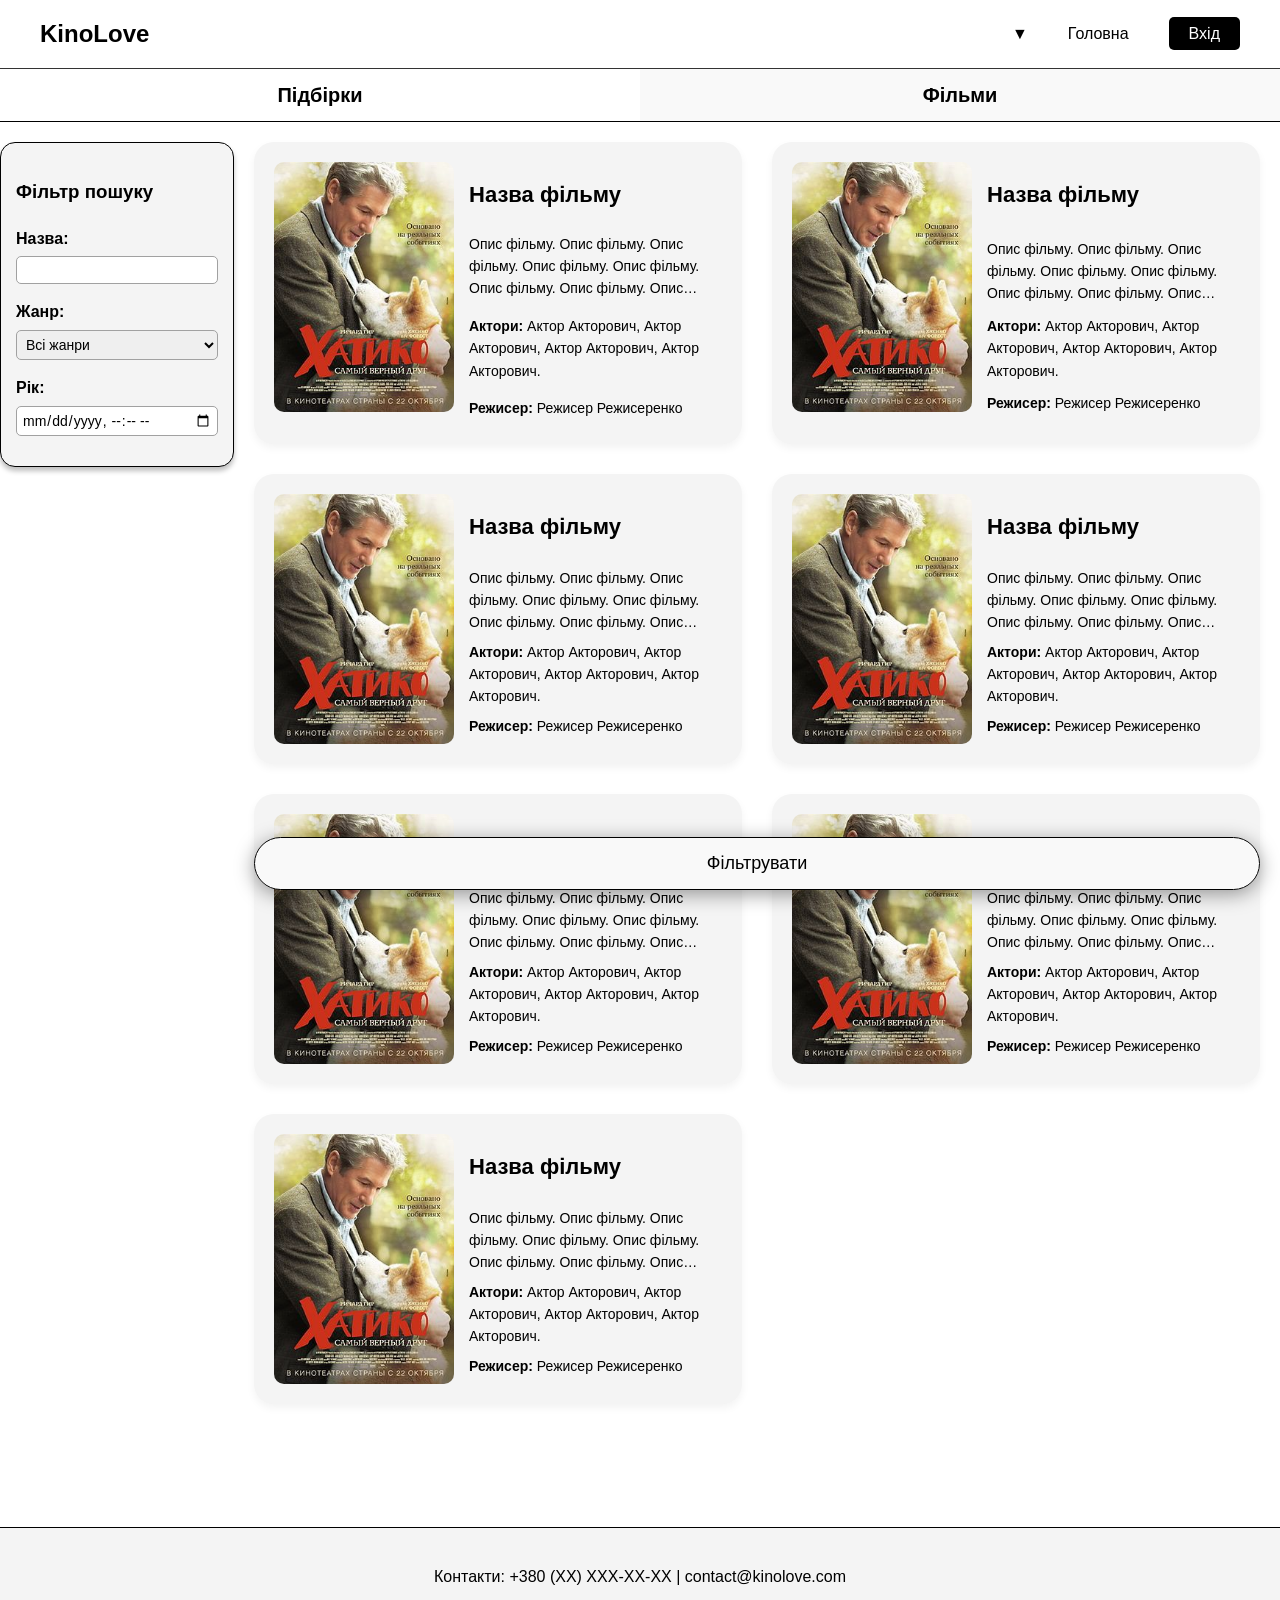
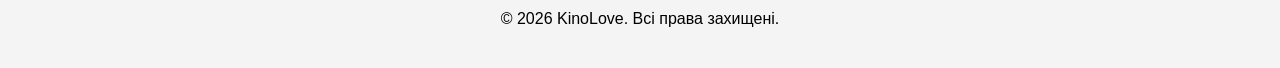
==== catalog/index.html @ b727d290 "Створено прототип сайту" ====
<!DOCTYPE html>
<html lang="uk">
<head>
    <meta charset="UTF-8">
    <meta name="viewport" content="width=device-width, initial-scale=1.0">
    <title>Фільми — KinoLove</title>
    <link rel="stylesheet" href="..\css\style.css">
</head>
<body>

    <header>
        <div class="container">
            <div class="logo">
                <span>KinoLove</span>
            </div>
            <nav>
            <ul class="nav-list">
                <li class="dropdown">
                    <a class="dropdown-toggle">▼</a>
                    <ol class="dropdown-menu">
                        <li><a href="..\catalog\index.html">Каталог</a></li>
                        <li><a href="#">Рецензії</a></li>
                    </ol>
                </li>
                <li><a href="..\index.html">Головна</a></li>
                <li><a href="..\login.html" class="btn-login">Вхід</a></li>
            </nav>
        </div>
    </header>

    <div class="tabs">
        <a href="..\collections\index.html" class="tab">Підбірки</a>
        <a class="tab active">Фільми</a>
    </div>
<div class="layout-wrapper">
    <aside>
        <h3>Фільтр пошуку</h3>
        <form>
            <label>Назва: <input type="text"></label>
            <label>Жанр: 
                <select>
                    <option>Всі жанри</option>
                </select>
            </label>
            <label>Рік: <input type="datetime-local" name="premiere_date" 
                           min="1895-03-21T12:00" ></label>
        </form>
    </aside>
    <main class="container">
        <section class="card-grid">

            <article class="movie-card">
                <header>
                    <h3>Назва фільму</h3> 
                </header>
                <div class="movie-content">
                    <img src="..\src\posters\poster.jpg" alt="Постер">
                    <ul class="movie-details-list">
                        <li><p>Опис фільму. Опис фільму. Опис фільму. Опис фільму. Опис фільму. Опис фільму. Опис фільму. Опис фільму. Опис фільму. Опис фільму. Опис фільму.</p></li>
                        <li><p><strong>Актори:</strong> Актор Акторович, Актор Акторович, Актор Акторович, Актор Акторович.</p></li>
                        <li><p><strong>Режисер:</strong> Режисер Режисеренко</p></li>
                    </ul>
                </div>
            </article>

            <article class="movie-card">
                <header>
                    <h3>Назва фільму</h3> 
                </header>
                <div class="movie-content">
                    <img src="..\src\posters\poster.jpg" alt="Постер">
                    <p>Опис фільму. Опис фільму. Опис фільму. Опис фільму. Опис фільму. Опис фільму. Опис фільму. Опис фільму. Опис фільму. Опис фільму. Опис фільму.</p>
                    <p><strong>Актори:</strong> Актор Акторович, Актор Акторович, Актор Акторович, Актор Акторович.</p>
                    <p><strong>Режисер:</strong> Режисер Режисеренко</p>
                </div>
            </article>

            <article class="movie-card">
                <header>
                    <h3>Назва фільму</h3> 
                </header>
                <div class="movie-content">
                    <img src="..\src\posters\poster.jpg" alt="Постер">
                    <p>Опис фільму. Опис фільму. Опис фільму. Опис фільму. Опис фільму. Опис фільму. Опис фільму. Опис фільму. Опис фільму. Опис фільму. Опис фільму.</p>
                    <p><strong>Актори:</strong> Актор Акторович, Актор Акторович, Актор Акторович, Актор Акторович.</p>
                    <p><strong>Режисер:</strong> Режисер Режисеренко</p>
                </div>
            </article>

            <article class="movie-card">
                <header>
                    <h3>Назва фільму</h3> 
                </header>
                <div class="movie-content">
                    <img src="..\src\posters\poster.jpg" alt="Постер">
                    <p>Опис фільму. Опис фільму. Опис фільму. Опис фільму. Опис фільму. Опис фільму. Опис фільму. Опис фільму. Опис фільму. Опис фільму. Опис фільму.</p>
                    <p><strong>Актори:</strong> Актор Акторович, Актор Акторович, Актор Акторович, Актор Акторович.</p>
                    <p><strong>Режисер:</strong> Режисер Режисеренко</p>
                </div>
            </article>

            <article class="movie-card">
                <header>
                    <h3>Назва фільму</h3> 
                </header>
                <div class="movie-content">
                    <img src="..\src\posters\poster.jpg" alt="Постер">
                    <p>Опис фільму. Опис фільму. Опис фільму. Опис фільму. Опис фільму. Опис фільму. Опис фільму. Опис фільму. Опис фільму. Опис фільму. Опис фільму.</p>
                    <p><strong>Актори:</strong> Актор Акторович, Актор Акторович, Актор Акторович, Актор Акторович.</p>
                    <p><strong>Режисер:</strong> Режисер Режисеренко</p>
                </div>
            </article>

            <article class="movie-card">
                <header>
                    <h3>Назва фільму</h3> 
                </header>
                <div class="movie-content">
                    <img src="..\src\posters\poster.jpg" alt="Постер">
                    <p>Опис фільму. Опис фільму. Опис фільму. Опис фільму. Опис фільму. Опис фільму. Опис фільму. Опис фільму. Опис фільму. Опис фільму. Опис фільму.</p>
                    <p><strong>Актори:</strong> Актор Акторович, Актор Акторович, Актор Акторович, Актор Акторович.</p>
                    <p><strong>Режисер:</strong> Режисер Режисеренко</p>
                </div>
            </article>

            <article class="movie-card">
                <header>
                    <h3>Назва фільму</h3> 
                </header>
                <div class="movie-content">
                    <img src="..\src\posters\poster.jpg" alt="Постер">
                    <p>Опис фільму. Опис фільму. Опис фільму. Опис фільму. Опис фільму. Опис фільму. Опис фільму. Опис фільму. Опис фільму. Опис фільму. Опис фільму.</p>
                    <p><strong>Актори:</strong> Актор Акторович, Актор Акторович, Актор Акторович, Актор Акторович.</p>
                    <p><strong>Режисер:</strong> Режисер Режисеренко</p>
                </div>
            </article>

        </section>
    <div class="filter-wrapper">
        <button class="filter-input" name = "filter">Фільтрувати</button>
    </div>        
    </main>

</div>

    <footer>
        <div class="container">
            <p>Контакти: +380 (XX) XXX-XX-XX | contact@kinolove.com</p>
            <p>&copy; 2026 KinoLove. Всі права захищені.</p>
        </div>
    </footer>

</body>
</html>
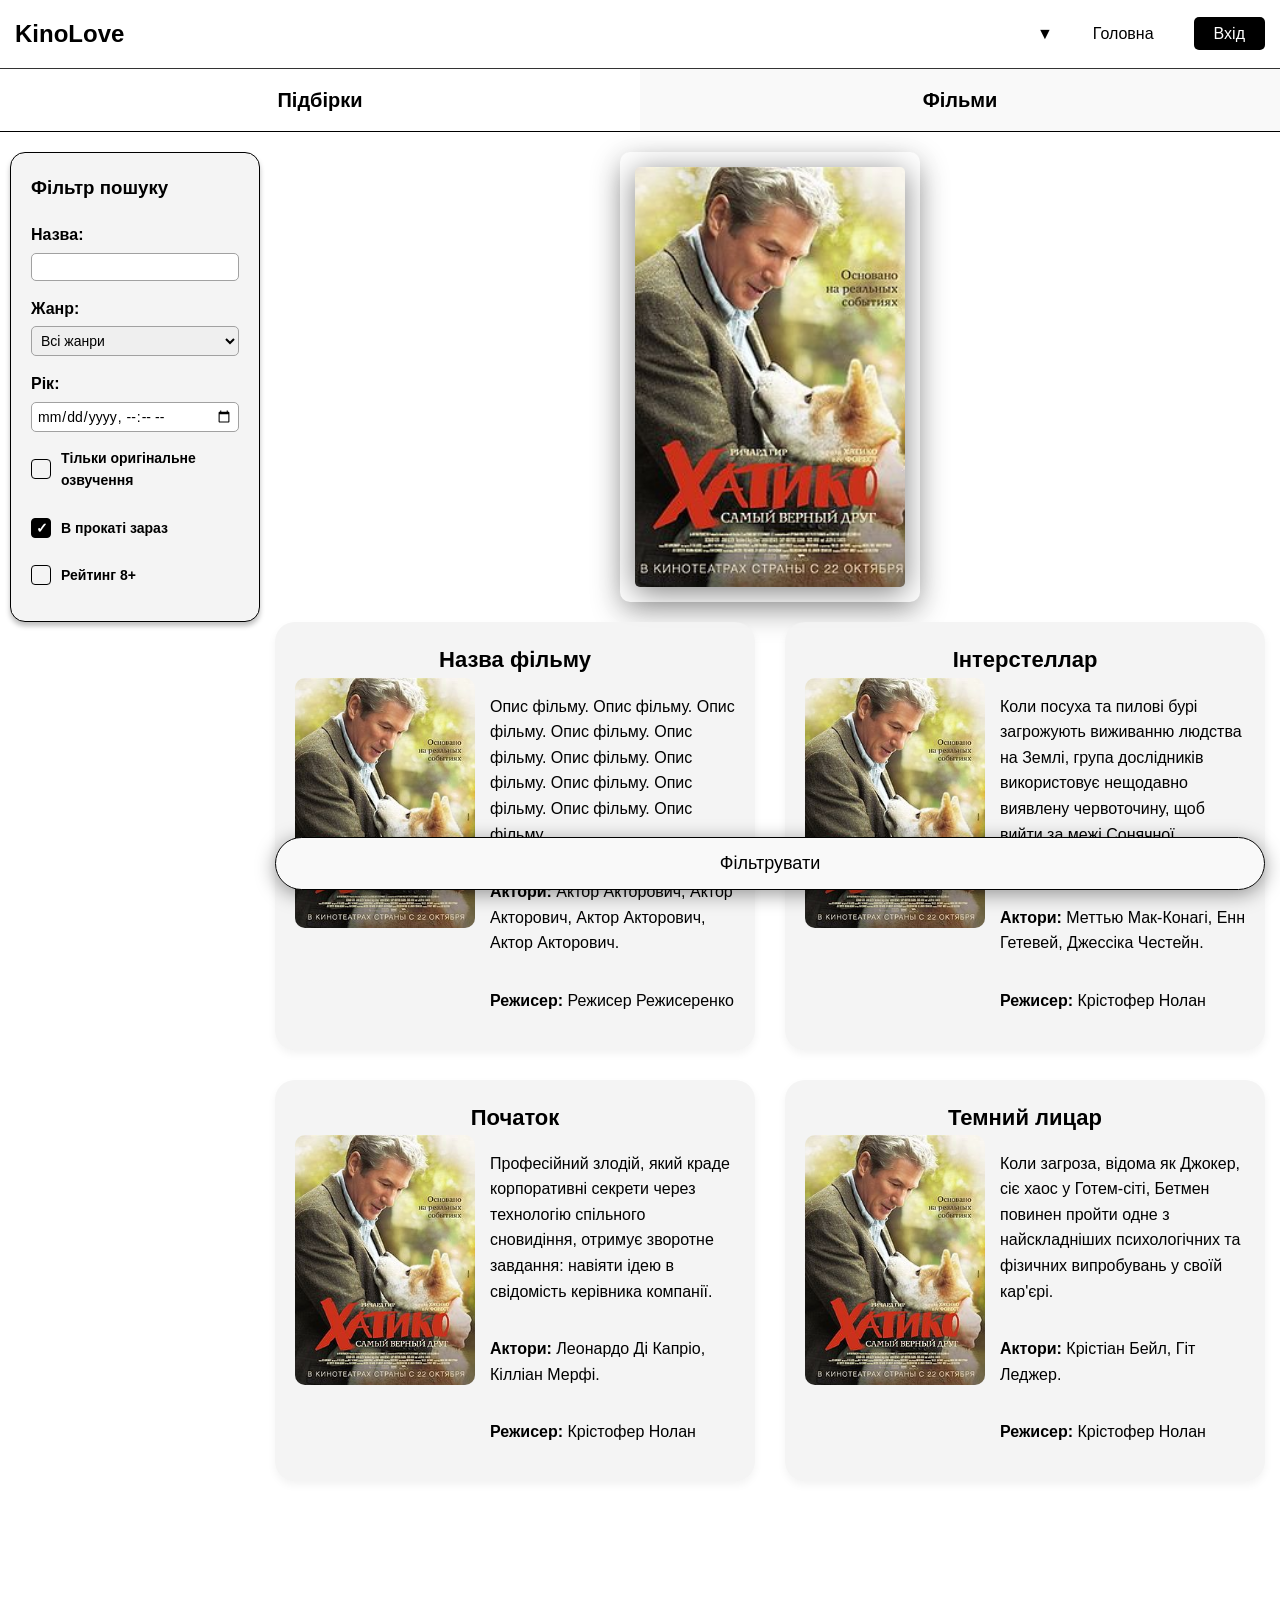
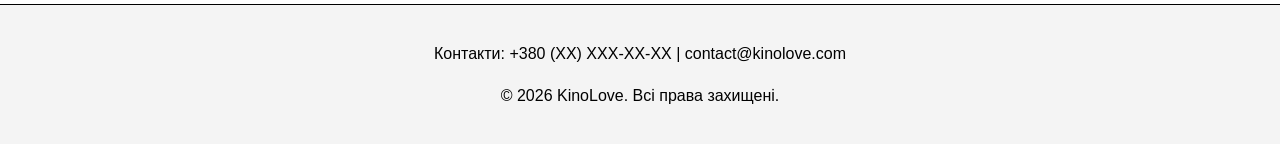
==== commit dd11e304: "lab 2" ====
--- a/catalog/index.html
+++ b/catalog/index.html
@@ -4,10 +4,9 @@
     <meta charset="UTF-8">
     <meta name="viewport" content="width=device-width, initial-scale=1.0">
     <title>Фільми — KinoLove</title>
-    <link rel="stylesheet" href="..\css\style.css">
+    <link rel="stylesheet" href="../css/style.css">
 </head>
 <body>
-
     <header>
         <div class="container">
             <div class="logo">
@@ -18,12 +17,13 @@
                 <li class="dropdown">
                     <a class="dropdown-toggle">▼</a>
                     <ol class="dropdown-menu">
-                        <li><a href="..\catalog\index.html">Каталог</a></li>
-                        <li><a href="#">Рецензії</a></li>
+                        <li><a href=".\collections\index.html">Каталог</a></li>
+                        <li><a href="../reviews/index.html">Рецензії</a></li>
                     </ol>
                 </li>
                 <li><a href="..\index.html">Головна</a></li>
                 <li><a href="..\login.html" class="btn-login">Вхід</a></li>
+            </ul>
             </nav>
         </div>
     </header>
@@ -32,118 +32,103 @@
         <a href="..\collections\index.html" class="tab">Підбірки</a>
         <a class="tab active">Фільми</a>
     </div>
-<div class="layout-wrapper">
-    <aside>
-        <h3>Фільтр пошуку</h3>
-        <form>
-            <label>Назва: <input type="text"></label>
-            <label>Жанр: 
-                <select>
-                    <option>Всі жанри</option>
-                </select>
-            </label>
-            <label>Рік: <input type="datetime-local" name="premiere_date" 
-                           min="1895-03-21T12:00" ></label>
-        </form>
-    </aside>
-    <main class="container">
-        <section class="card-grid">
 
-            <article class="movie-card">
-                <header>
-                    <h3>Назва фільму</h3> 
-                </header>
-                <div class="movie-content">
-                    <img src="..\src\posters\poster.jpg" alt="Постер">
-                    <ul class="movie-details-list">
-                        <li><p>Опис фільму. Опис фільму. Опис фільму. Опис фільму. Опис фільму. Опис фільму. Опис фільму. Опис фільму. Опис фільму. Опис фільму. Опис фільму.</p></li>
-                        <li><p><strong>Актори:</strong> Актор Акторович, Актор Акторович, Актор Акторович, Актор Акторович.</p></li>
-                        <li><p><strong>Режисер:</strong> Режисер Режисеренко</p></li>
-                    </ul>
+    <div class="layout-wrapper">
+        <aside>
+            <h3>Фільтр пошуку</h3>
+            <form>
+                <label>Назва: <input type="text"></label>
+                <label>Жанр: 
+                    <select>
+                        <option>Всі жанри</option>
+                    </select>
+                </label>
+                <label>Рік: <input type="datetime-local" name="premiere_date" 
+                            min="1895-03-21T12:00" ></label>
+                
+                <div class="checkbox-group">
+                    <label class="custom-checkbox">
+                        <input type="checkbox" class="custom-checkbox__input">
+                        <span class="custom-checkbox__checkmark"></span>
+                        <label>Тільки оригінальне озвучення</label>
+                    </label>
+                    <label class="custom-checkbox" checked>
+                        <input type="checkbox" class="custom-checkbox__input" checked>
+                        <span class="custom-checkbox__checkmark"></span>
+                        <label>В прокаті зараз</label>
+                    </label>
+                    <label class="custom-checkbox">
+                        <input type="checkbox" class="custom-checkbox__input">
+                        <span class="custom-checkbox__checkmark"></span>
+                        <label>Рейтинг 8+</label>
+                    </label>
                 </div>
-            </article>
+            </form>
+        </aside>
+        <main class="container" id = "catalog">
+            <div class="featured-poster">
+                <div class="featured-poster__image-container">
+                    <img src="../src/posters/poster.jpg" alt="Featured Movie" class="featured-poster__img">
+                </div>
+            </div>
 
-            <article class="movie-card">
-                <header>
-                    <h3>Назва фільму</h3> 
-                </header>
-                <div class="movie-content">
-                    <img src="..\src\posters\poster.jpg" alt="Постер">
-                    <p>Опис фільму. Опис фільму. Опис фільму. Опис фільму. Опис фільму. Опис фільму. Опис фільму. Опис фільму. Опис фільму. Опис фільму. Опис фільму.</p>
-                    <p><strong>Актори:</strong> Актор Акторович, Актор Акторович, Актор Акторович, Актор Акторович.</p>
-                    <p><strong>Режисер:</strong> Режисер Режисеренко</p>
-                </div>
-            </article>
+            <section class="card-grid">
+                <article class="movie-card">
+                    <header>
+                        <h3>Назва фільму</h3> 
+                    </header>
+                    <div class="movie-content">
+                        <img src="..\src\posters\poster.jpg" alt="Постер">
+                        <p>Опис фільму. Опис фільму. Опис фільму. Опис фільму. Опис фільму. Опис фільму. Опис фільму. Опис фільму. Опис фільму. Опис фільму. Опис фільму.</p>
+                        <p><strong>Актори:</strong> Актор Акторович, Актор Акторович, Актор Акторович, Актор Акторович.</p>
+                        <p><strong>Режисер:</strong> Режисер Режисеренко</p>
+                    </div>
+                </article>
 
-            <article class="movie-card">
-                <header>
-                    <h3>Назва фільму</h3> 
-                </header>
-                <div class="movie-content">
-                    <img src="..\src\posters\poster.jpg" alt="Постер">
-                    <p>Опис фільму. Опис фільму. Опис фільму. Опис фільму. Опис фільму. Опис фільму. Опис фільму. Опис фільму. Опис фільму. Опис фільму. Опис фільму.</p>
-                    <p><strong>Актори:</strong> Актор Акторович, Актор Акторович, Актор Акторович, Актор Акторович.</p>
-                    <p><strong>Режисер:</strong> Режисер Режисеренко</p>
-                </div>
-            </article>
+                <article class="movie-card">
+                    <header>
+                        <h3>Інтерстеллар</h3> 
+                    </header>
+                    <div class="movie-content">
+                        <img src="..\src\posters\poster.jpg" alt="Постер">
+                        <p>Коли посуха та пилові бурі загрожують виживанню людства на Землі, група дослідників використовує нещодавно виявлену червоточину, щоб вийти за межі Сонячної системи...</p>
+                        <p><strong>Актори:</strong> Меттью Мак-Конагі, Енн Гетевей, Джессіка Честейн.</p>
+                        <p><strong>Режисер:</strong> Крістофер Нолан</p>
+                    </div>
+                </article>
 
-            <article class="movie-card">
-                <header>
-                    <h3>Назва фільму</h3> 
-                </header>
-                <div class="movie-content">
-                    <img src="..\src\posters\poster.jpg" alt="Постер">
-                    <p>Опис фільму. Опис фільму. Опис фільму. Опис фільму. Опис фільму. Опис фільму. Опис фільму. Опис фільму. Опис фільму. Опис фільму. Опис фільму.</p>
-                    <p><strong>Актори:</strong> Актор Акторович, Актор Акторович, Актор Акторович, Актор Акторович.</p>
-                    <p><strong>Режисер:</strong> Режисер Режисеренко</p>
-                </div>
-            </article>
+                <article class="movie-card">
+                    <header>
+                        <h3>Початок</h3> 
+                    </header>
+                    <div class="movie-content">
+                        <img src="..\src\posters\poster.jpg" alt="Постер">
+                        <p>Професійний злодій, який краде корпоративні секрети через технологію спільного сновидіння, отримує зворотне завдання: навіяти ідею в свідомість керівника компанії.</p>
+                        <p><strong>Актори:</strong> Леонардо Ді Капріо, Кілліан Мерфі.</p>
+                        <p><strong>Режисер:</strong> Крістофер Нолан</p>
+                    </div>
+                </article>
 
-            <article class="movie-card">
-                <header>
-                    <h3>Назва фільму</h3> 
-                </header>
-                <div class="movie-content">
-                    <img src="..\src\posters\poster.jpg" alt="Постер">
-                    <p>Опис фільму. Опис фільму. Опис фільму. Опис фільму. Опис фільму. Опис фільму. Опис фільму. Опис фільму. Опис фільму. Опис фільму. Опис фільму.</p>
-                    <p><strong>Актори:</strong> Актор Акторович, Актор Акторович, Актор Акторович, Актор Акторович.</p>
-                    <p><strong>Режисер:</strong> Режисер Режисеренко</p>
-                </div>
-            </article>
+                <article class="movie-card">
+                    <header>
+                        <h3>Темний лицар</h3> 
+                    </header>
+                    <div class="movie-content">
+                        <img src="..\src\posters\poster.jpg" alt="Постер">
+                        <p>Коли загроза, відома як Джокер, сіє хаос у Готем-сіті, Бетмен повинен пройти одне з найскладніших психологічних та фізичних випробувань у своїй кар'єрі.</p>
+                        <p><strong>Актори:</strong> Крістіан Бейл, Гіт Леджер.</p>
+                        <p><strong>Режисер:</strong> Крістофер Нолан</p>
+                    </div>
+                </article>
 
-            <article class="movie-card">
-                <header>
-                    <h3>Назва фільму</h3> 
-                </header>
-                <div class="movie-content">
-                    <img src="..\src\posters\poster.jpg" alt="Постер">
-                    <p>Опис фільму. Опис фільму. Опис фільму. Опис фільму. Опис фільму. Опис фільму. Опис фільму. Опис фільму. Опис фільму. Опис фільму. Опис фільму.</p>
-                    <p><strong>Актори:</strong> Актор Акторович, Актор Акторович, Актор Акторович, Актор Акторович.</p>
-                    <p><strong>Режисер:</strong> Режисер Режисеренко</p>
-                </div>
-            </article>
+            </section>
+            <div class="filter-wrapper">
+                <button class="filter-input" name="filter">Фільтрувати</button>
+            </div>        
+        </main>
+    </div>
 
-            <article class="movie-card">
-                <header>
-                    <h3>Назва фільму</h3> 
-                </header>
-                <div class="movie-content">
-                    <img src="..\src\posters\poster.jpg" alt="Постер">
-                    <p>Опис фільму. Опис фільму. Опис фільму. Опис фільму. Опис фільму. Опис фільму. Опис фільму. Опис фільму. Опис фільму. Опис фільму. Опис фільму.</p>
-                    <p><strong>Актори:</strong> Актор Акторович, Актор Акторович, Актор Акторович, Актор Акторович.</p>
-                    <p><strong>Режисер:</strong> Режисер Режисеренко</p>
-                </div>
-            </article>
-
-        </section>
-    <div class="filter-wrapper">
-        <button class="filter-input" name = "filter">Фільтрувати</button>
-    </div>        
-    </main>
-
-</div>
-
-    <footer>
+    <footer class="footer">
         <div class="container">
             <p>Контакти: +380 (XX) XXX-XX-XX | contact@kinolove.com</p>
             <p>&copy; 2026 KinoLove. Всі права захищені.</p>
@@ -151,4 +136,4 @@
     </footer>
 
 </body>
-</html>+</html>
--- a/css/style.css
+++ b/css/style.css
@@ -0,0 +1,738 @@
+/* --- Variables & Core Designs --- */
+:root {
+  --color-primary: #000000;
+  --color-secondary: #ffffff;
+  --color-accent: #f4f4f4;
+  --color-text-muted: #555555;
+  --color-shadow: rgba(0, 0, 0, 0.25);
+  --border-radius-lg: 20px;
+  --border-radius-md: 10px;
+}
+
+/* --- Base Styles --- */
+* { 
+    box-sizing: border-box; 
+}
+
+body {
+    font-family: 'Segoe UI', Tahoma, Geneva, Verdana, sans-serif;
+    margin: 0;
+    background-color: var(--color-secondary);
+    color: var(--color-primary);
+    line-height: 1.6;
+}
+
+.container {
+    margin: 0 0;
+    padding: 0 15px;
+    width: 100%;
+    box-sizing: border-box;
+}
+
+#catalog {
+    flex-grow: 1;
+}
+
+/* --- Header & Nav (BEM Block: header) --- */
+header {
+    background: var(--color-secondary);
+    padding: 15px 0;
+    border-bottom: 1px solid #333;
+    width: 100%;
+    display: flex;
+    justify-content: center
+}
+
+header .container {
+    display: flex;
+    justify-content: space-between;
+    align-items: center;
+    margin: 0 0;
+}
+
+.logo {
+    font-size: 24px;
+    font-weight: bold;
+    color: var(--color-primary);
+}
+
+.nav-list {
+    list-style: none;
+    padding: 0;
+    margin: 0;
+    display: flex;
+    gap: 40px;
+    align-items: center;
+}
+
+.nav-list a {
+    color: var(--color-primary);
+    text-decoration: none;
+    transition: 0.3s;
+}
+
+.nav-list a:hover {
+    color: #afafaf;
+}
+
+.btn-login {
+    background: var(--color-primary);
+    color: var(--color-secondary) !important;
+    padding: 8px 20px;
+    border-radius: 5px;
+}
+
+/* --- Dropdown --- */
+.dropdown {
+    position: relative;
+    cursor: pointer;    
+}
+
+.dropdown-menu {
+    list-style: none;
+    padding: 10px;
+    margin: 0;
+    background-color: var(--color-secondary);
+    border: 1px solid var(--color-primary);
+    border-radius: var(--border-radius-md);
+    box-shadow: 0px 4px 5px var(--color-shadow); 
+    display: flex;
+    flex-direction: row;
+    position: absolute;
+    top: 100%; 
+    right: 0;
+    opacity: 0;
+    visibility: hidden;
+    transform: translateY(15px); 
+    transition: all 0.3s ease;
+    z-index: 100;
+    max-width: 90vw;
+}
+
+.dropdown:hover .dropdown-menu {
+    opacity: 1;
+    visibility: visible;
+    transform: translateY(0); 
+}
+
+.dropdown-menu li {
+    border-right: 1px solid var(--color-accent);
+    padding: 0 10px;
+    white-space: nowrap;
+}
+
+.dropdown-menu li:last-child {
+    border-right: none; 
+}
+
+/* --- Hero Section --- */
+.hero {
+    padding: 100px 0;
+    text-align: center;
+    background: linear-gradient(rgba(255, 255, 255, 0.7), rgba(255, 255, 255, 0.5)), url('../src/kino2.jpg');
+    background-size: cover;
+    background-position: center;
+    background-repeat: no-repeat;
+}
+
+.hero h1 {
+    font-size: 48px;
+    margin-bottom: 20px;
+}
+
+.btn-primary {
+    display: inline-block;
+    background: var(--color-accent);
+    color: var(--color-primary);
+    padding: 12px 30px;
+    text-decoration: none;
+    border-radius: 5px;
+    margin-top: 20px;
+    border: 1px solid var(--color-primary);
+}
+
+/* --- About & Media Showcase (Grid) --- */
+.media-showcase {
+    margin: 60px 0;
+}
+
+.section-header {
+    text-align: center;
+    margin-bottom: 30px;
+}
+
+.section-header h2 {
+    font-size: 28px;
+    margin: 0;
+    text-transform: uppercase;
+    border-bottom: 2px solid var(--color-primary);
+    display: inline-block;
+    padding-bottom: 10px;
+}
+
+.video-grid {
+    display: grid;
+    grid-template-columns: repeat(2, 1fr);
+    gap: 30px;
+}
+
+.video-card {
+    background: var(--color-accent);
+    padding: 20px;
+    border-radius: 15px;
+    border: 1px solid var(--color-primary);
+    box-shadow: 0px 4px 5px rgba(0, 0, 0, 0.40);
+}
+
+.video-container {
+    position: relative;
+    width: 100%;
+    aspect-ratio: 16 / 9; 
+    background-color: var(--color-primary);
+    border-radius: 8px;
+    overflow: hidden;
+}
+
+.video-container iframe,
+.video-container video {
+    position: absolute;
+    top: 0;
+    left: 0;
+    width: 100%;
+    height: 100%;
+    object-fit: cover;
+    border: none;
+}
+
+/* --- Tables --- */
+.table-responsive {
+    overflow-x: auto;
+    border-radius: 15px;
+    background-color: var(--color-accent);
+    padding: 0 10px;
+    box-shadow: 0px 5px 5px rgba(0, 0, 0, 0.40);
+}
+
+.compare-table {
+    width: 100%;
+    border-collapse: collapse;
+    border: 1px solid var(--color-primary);
+    margin: 30px 0;
+}
+
+.compare-table th,
+.compare-table td {
+    padding: 15px;
+    text-align: center;
+    border: 1px solid var(--color-primary);
+}
+
+.compare-table th {
+    background-color: var(--color-primary);
+    color: var(--color-secondary);
+    text-transform: uppercase;
+}
+
+.brand-col {
+    background-color: #e0e0e0;
+}
+
+/* --- Goals (Grid) --- */
+.goals-grid {
+    display: grid;
+    grid-template-columns: repeat(auto-fit, minmax(250px, 1fr));
+    gap: 20px;
+    margin-top: 40px;
+}
+
+.goal-item {
+    background: var(--color-accent);
+    padding: 30px;
+    border-radius: 10px;
+    text-align: center;
+    border: 1px solid var(--color-primary);
+}
+
+/* --- Catalog & Tabs --- */
+.tabs {
+    width: 100%;
+    display: flex;
+    border-bottom: 1px solid var(--color-primary);
+    margin-bottom: 20px;
+}
+
+.tab {
+    flex: 1;
+    text-align: center;
+    padding: 15px 0;
+    font-size: 20px;
+    font-weight: bold;
+    color: var(--color-primary);
+    text-decoration: none;
+}
+
+.tab.active {
+    background-color: #f9f9f9;
+}
+
+/* --- Layout Wrapper (Sidebar + Main) --- */
+.layout-wrapper {
+    width: 100%;
+    display: flex;
+    gap: 0px;
+}
+
+aside {
+    position: sticky;
+    top: 10px;
+    width: 250px;
+    flex-shrink: 0; /* Запрещаем сайдбару сжиматься */
+    box-sizing: border-box; /* Включаем padding внутрь ширины 300px */
+    height: fit-content;
+    background: var(--color-accent);
+    padding: 20px;
+    border-radius: 15px;
+    border: 1px solid var(--color-primary);
+    box-shadow: 0 4px 5px var(--color-shadow);
+    margin-left: 10px;
+}
+
+aside h3 {
+    margin-top: 0;
+}
+
+aside label {
+    display: block;
+    margin-bottom: 15px;
+    font-weight: bold;
+}
+
+aside input[type="text"],
+aside select,
+aside input[type="datetime-local"] {
+    width: 100%;
+    padding: 5px;
+    margin-top: 5px;
+    border: 1px solid #a1a1a1;
+    border-radius: 5px;
+    box-sizing: border-box;
+    font-family: inherit;
+    font-size: 14px;
+    transition: 0.3s;
+    min-width: 120px;
+}
+
+aside select:focus,
+aside input:focus {
+    outline: none;
+    border-color: #000000;
+}
+
+/* --- Card Grid (Catalog/Collections) --- */
+.card-grid {
+    display: grid;
+    grid-template-columns: repeat(2, 1fr);
+    gap: 30px;
+    margin-bottom: 40px;
+    width: 100%;
+}
+
+/* --- Movie Card (Grid Implementation) --- */
+.movie-card {
+    display: grid;
+    grid-template-columns: 180px 1fr;
+    grid-template-areas: 
+        "header header"
+        "poster description"
+        "poster actors"
+        "poster regisers";
+    gap: 0px 15px;
+    background: var(--color-accent);
+    border-radius: var(--border-radius-lg);
+    padding: 20px;
+    box-shadow: 0 4px 8px rgba(0,0,0,0.05);
+    transition: 0.3s;
+    align-items: start;
+    cursor: pointer;
+}
+
+.movie-card:hover {
+    transform: translateY(-5px);
+    box-shadow: 0 8px 16px rgba(0,0,0,0.2);
+}
+
+.movie-card header h3 {
+    margin: 0;
+    font-size: 22px;
+}
+
+.movie-card header {
+    grid-area: header;
+    border: none;
+    background: transparent;
+    padding: 0;
+    text-align: center;
+}
+
+.movie-content {
+    display: contents; 
+}
+
+.movie-content img {
+    grid-area: poster;
+    width: 100%;
+    height: 250px;
+    object-fit: cover;
+    border-radius: var(--border-radius-md);
+}
+
+/* --- Collection Card (Grid Implementation) --- */
+.collection-card {
+    display: grid;
+    grid-template-columns: 100px 1fr;
+    gap: 20px;
+    background: var(--color-accent);
+    border-radius: var(--border-radius-lg);
+    padding: 25px;
+    box-shadow: 0 4px 8px rgba(0,0,0,0.1);
+    transition: 0.3s;
+}
+
+.collection-card:hover {
+    transform: translateY(-5px);
+}
+
+.collection-author {
+    display: flex;
+    flex-direction: column;
+    align-items: center;
+    gap: 10px;
+    background: transparent;
+    border: none;
+}
+
+.avatar-placeholder {
+    width: 80px;
+    height: 80px;
+    background-color: #d9d9d9;
+    border-radius: 50%;
+}
+
+.author-name {
+    font-weight: bold;
+    font-size: 14px;
+    text-align: center;
+}
+
+.collection-content h3 {
+    margin: 0 0 10px 0;
+}
+
+/* --- Auth Pages --- */
+.auth-wrapper {
+    display: flex;
+    justify-content: center;
+    align-items: center;
+    min-height: 60vh;
+    padding: 40px 0;
+}
+
+.auth-box {
+    background: var(--color-secondary);
+    padding: 40px;
+    border-radius: 10px;
+    border: 1px solid var(--color-primary);
+    width: 100%;
+    max-width: 400px;
+    box-shadow: 5px 5px 0px var(--color-accent);
+}
+
+.auth-box h2 {
+    text-align: center;
+    margin-top: 0;
+    margin-bottom: 25px;
+    font-size: 28px;
+}
+
+.form-group {
+    margin-bottom: 20px;
+}
+
+.form-group label {
+    display: block;
+    margin-bottom: 8px;
+    font-weight: bold;
+}
+
+.form-group input {
+    width: 100%;
+    padding: 12px;
+    border: 1px solid #f4f4f4;
+    border-radius: 5px;
+    box-sizing: border-box; 
+    font-family: inherit;
+    font-size: 16px;
+    transition: 0.3s;
+}
+
+.form-group input:focus {
+    outline: none;
+    border-color: #000000;
+    box-shadow: 0 0 5px rgba(0,0,0,0.2);
+}
+
+.btn-block {
+    width: 100%;
+    padding: 12px;
+    background: var(--color-primary);
+    color: var(--color-secondary);
+    border: none;
+    border-radius: 5px;
+    font-weight: bold;
+    cursor: pointer;
+}
+
+/* --- Featured Poster --- */
+.featured-poster {
+    width: 300px;
+    height: 450px;
+    margin: 0  auto;
+    margin-bottom: 20px;
+    background: var(--color-secondary);
+    border-radius: var(--border-radius-md);
+    padding: 15px;
+    box-shadow: 0px 10px 30px 0px rgba(0,0,0,0.3);
+}
+
+.featured-poster__image-container {
+    width: 100%;
+    height: 100%;
+    overflow: hidden;
+    border-radius: 5px;
+    filter: drop-shadow(0 5px 15px rgba(0,0,0,0.5));
+}
+
+.featured-poster__img {
+    width: 100%;
+    height: 100%;
+    object-fit: cover;
+}
+
+/* --- Filter Bar --- */
+.filter-wrapper {
+    position: sticky;       /* Фиксирует элемент относительно окна браузера */
+    bottom: 10px;          /* Отступ от нижнего края (можно поставить 0, чтобы прижать вплотную) */
+    left: 50%;             /* Сдвигаем контейнер на центр */
+    width: 100%;            /* Ширина для мобильных (оставит небольшие поля по бокам) */
+    z-index: 9999;         /* Гарантирует, что блок будет поверх всех остальных элементов */
+    
+    /* Декоративные стили (чтобы поиск выделялся поверх текста) */
+    border-radius: 30px;
+    box-shadow: 0px 4px 20px rgba(0, 0, 0, 0.40); /* Легкая тень для объема */
+}
+.filter-input {
+    width: 100%;
+    padding: 15px;
+    border: 1px solid #000000;
+    border-radius: 30px;
+    font-size: 18px;
+    text-align: center;
+    box-sizing: border-box;
+    background-color: #f9f9f9;
+    outline: none;
+    transition: 0.3s;
+}
+
+/* --- Custom Checkboxes --- */
+.checkbox-group {
+    margin-top: 15px;
+    display: flex;
+    flex-direction: column;
+    gap: 10px;
+}
+
+.custom-checkbox {
+    display: flex;
+    height: fit-content;
+    align-items: center;
+    cursor: pointer;
+    font-size: 14px;
+}
+
+.custom-checkbox > label {
+    margin-bottom: 0px;
+    width: calc(100% - 30px);
+}
+
+.custom-checkbox__input {
+    display: none;
+}
+
+.custom-checkbox__checkmark {
+    width: 20px;
+    height: 20px;
+    border: 1px solid var(--color-primary);
+    margin-right: 10px;
+    border-radius: 4px;
+    position: relative;
+}
+
+.custom-checkbox__input:checked + .custom-checkbox__checkmark {
+    background-color: var(--color-primary);
+}
+
+.custom-checkbox__input:checked + .custom-checkbox__checkmark::after {
+    content: "✓";
+    color: white;
+    position: absolute;
+    left: 4px;
+    top: -2px;
+}
+
+/* --- Reviews Page --- */
+.reviews-grid {
+    display: grid;
+    gap: 20px;
+    padding: 20px;
+    grid-template-columns: repeat(2, 1fr);
+}
+
+.review-title {
+    display: flex;
+    justify-content: center;
+}
+
+.review-title h2{
+    font-size: 28px;
+    margin: 0;
+    text-transform: uppercase;
+    border-bottom: 2px solid var(--color-primary);
+    display: inline-block;
+    padding-bottom: 10px;
+    text-align: center;
+}
+
+.grid-demo__item {
+    display: flex;
+    align-items: center;
+    justify-content: center;
+    color: white;
+    font-size: 24px;
+    font-weight: bold;
+    min-height: 100px;
+}
+
+.review1 { grid-column: 1 / span 2; }
+.review2 { grid-column: 1 / span 2; }
+.review3 { grid-column: 1 / 2; grid-row: 3; }
+.review4 { grid-column: 1 / 2; grid-row: 4; }
+.review5 { grid-column: 2 / 3; grid-row: 3 / span 2; min-height: 220px; }
+
+
+/* --- Footer --- */
+footer {
+    width: 100%;
+    padding: 20px 0;
+    text-align: center;
+    background: var(--color-accent);
+    margin-top: 30px;
+    border-top: 1px solid var(--color-primary);
+}
+
+.feedback-blob {
+    position: fixed;
+    bottom: 30px;
+    right: 30px;
+    width: 60px;
+    height: 60px;
+    background-color: var(--color-primary);
+    color: var(--color-secondary);
+    display: flex;
+    align-items: center;
+    justify-content: center;
+    border-radius: 50%;
+    cursor: pointer;
+    z-index: 1000;
+    transition: 0.5s;
+}
+
+.feedback-blob:hover {
+    border-radius: 30% 70% 70% 30% / 30% 30% 70% 70%;
+    transform: scale(1.2);
+}
+
+/* --- Orientation & Media Queries --- */
+
+/* Portrait */
+@media (orientation: portrait) {
+    .card-grid {
+        grid-template-columns: 1fr;
+    }
+    
+    .layout-wrapper {
+        flex-direction: column;
+    }
+    
+    aside {
+        margin: 0 auto;
+        margin-bottom: 20px;
+        flex: auto;
+        width: 95%;
+        position: static;
+        box-sizing: border-box;
+        box-shadow: 2px 2px 0px #a1a1a1;
+    }
+
+    .dropdown-menu{
+        flex-wrap: wrap;
+    }
+}
+
+/* Landscape (Small screens) */
+@media (orientation: landscape){
+    .hero { padding: 40px 0; }
+    .hero h1 { font-size: 32px; }
+}
+
+@media (max-width: 768px) {
+    .nav-list { 
+        gap: 15px;
+        font-size: 14px; 
+    }
+    .card-grid {
+        grid-template-columns: 1fr;
+        padding: 0 10px;
+    }
+    .video-grid { 
+        grid-template-columns: 1fr; 
+    }
+    .featured-poster{
+        width: calc(100% - 40px);
+        height: auto;
+    }
+    .movie-card {
+        box-sizing: border-box;
+        width: 100%;
+        padding: 0 0 0 0;
+        grid-template-areas: 
+        "poster header"
+        "poster description"
+        "poster actors"
+        "poster regisers";
+    }
+
+    .movie-card header h3 {
+        margin: 0 0 5px 0;
+        font-size: 18px;
+    }
+
+    .movie-content p {
+        font-size: 14px;
+        margin: 0 0 5px 0;
+        display: -webkit-box;
+        -webkit-line-clamp: 3;
+        -webkit-box-orient: vertical;
+        overflow: hidden;
+    }
+
+}
